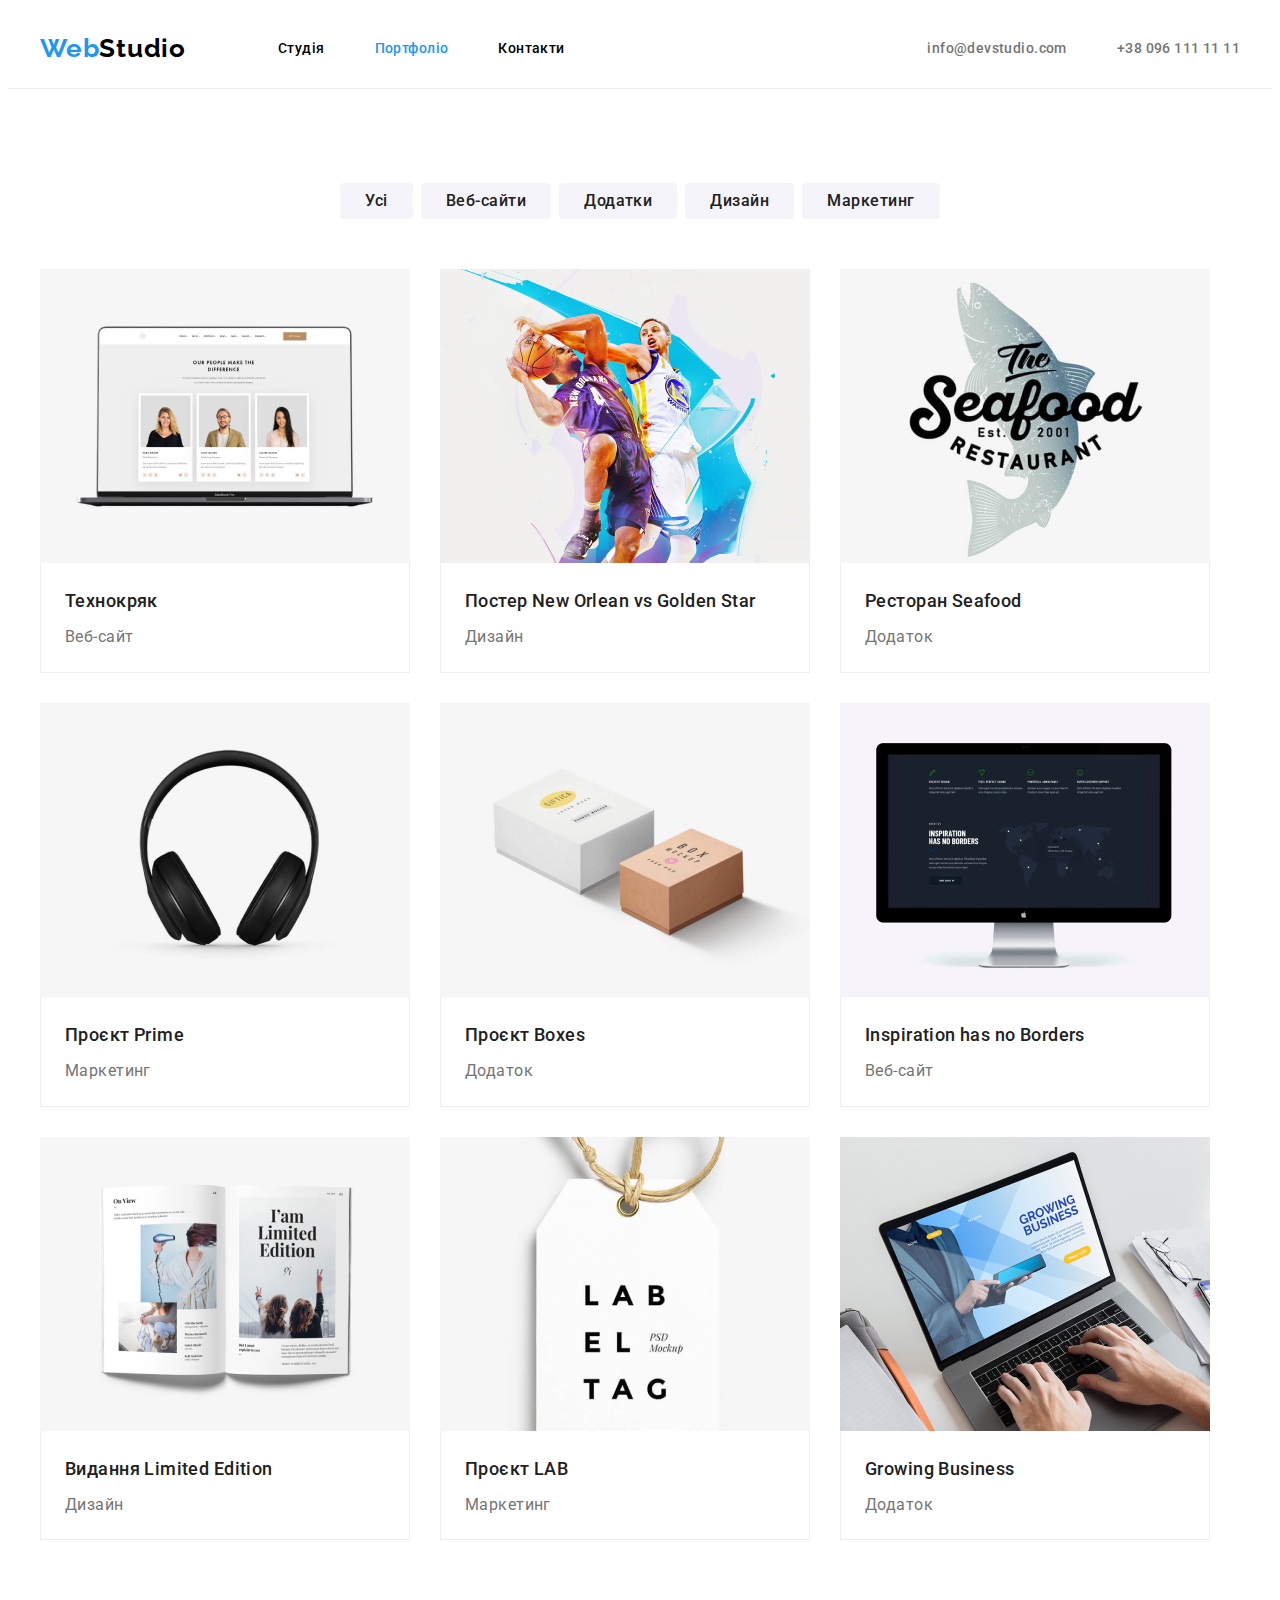
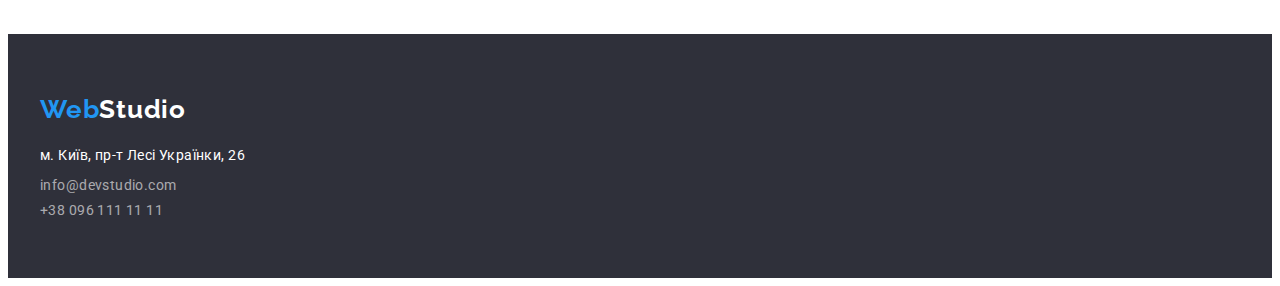
==== portfolio.html @ 9b6fdb3c "clone file" ====
<!DOCTYPE html>
<html lang="uk">

<head>
    <meta charset="UTF-8">
    <meta http-equiv="X-UA-Compatible" content="IE=edge">
    <meta name="viewport" content="width=device-width, initial-scale=1.0">
    <link rel="stylesheet" href="https://cdnjs.cloudflare.com/ajax/libs/modern-normalize/1.1.0/modern-normalize.min.css" integrity="sha512-wpPYUAdjBVSE4KJnH1VR1HeZfpl1ub8YT/NKx4PuQ5NmX2tKuGu6U/JRp5y+Y8XG2tV+wKQpNHVUX03MfMFn9Q==" crossorigin="anonymous" referrerpolicy="no-referrer" />
    <link rel="stylesheet" href="css/styles.css">
    <link
        href="https://fonts.googleapis.com/css2?family=Raleway:wght@700&family=Roboto:wght@400;500;700;900&display=swap"
        rel="stylesheet">
    <title>Портфоліо</title>
</head>

<body>
    <header class="header">
        <div class="container header-container">
            <nav class="navigation">
                <a class="logo link" href="/"><span lang="en">Web<span class="logo-part-header">Studio</span></span></a>
                <ul class="nav-list list">
                    <li class="nav-list-item"><a class="nav-link link" href="./index.html">Студія</a></li>
                    <li class="nav-list-item"><a class="nav-link link current" href="./portfolio.html">Портфоліо</a></li>
                    <li class="nav-list-item"><a class="nav-link link" href="#">Контакти</a></li>
                </ul>
            </nav>
                <ul class="contacts-list list">
                    <li class="contact-list-mail">
                        <a href="mailto:info@devstudio.com" class="contacts link">info@devstudio.com</a>
                    </li>
                    <li class="contact-list-number">
                        <a href="tel:+380961111111" class="contacts link">+38 096 111 11 11</a>
                    </li>
                </ul>
        </div>
    </header>
    <main>
        <section class="section">
            <div class="container">
                <h1 class="visually-hidden">Прихований заголовок</h1>
                <ul class="gallery-nav-list list">
                    <li class="gallery-nav-list-item">
                        <button class="main-btn-list" type="button">Усі</button>
                    </li>
                    <li class="gallery-nav-list-item">
                        <button class="main-btn-list" type="button">Веб-сайти</button>
                    </li>
                    <li class="gallery-nav-list-item">
                        <button class="main-btn-list" type="button">Додатки</button>
                    </li>
                    <li class="gallery-nav-list-item">
                        <button class="main-btn-list" type="button">Дизайн</button>
                    </li>
                    <li class="gallery-nav-list-item">
                        <button class="main-btn-list" type="button">Маркетинг</button>
                    </li>
                </ul>
                <ul class="gallery-list list">
                    <li class="gallery-card">
                        <a href="#" class="link-list">
                            <img src="./images/techno.jpg" alt=" " width="370" height:="294">
                            <div class="gallery-content-wrapper">
                                <h2 class="project-title">Технокряк</h2>
                                <p class="project-text">Веб-сайт</p>
                            </div>
                        </a>
                    </li>
                    <li class="gallery-card">
                        <a href="#" class="link-list">
                            <img src="./images/poster.jpg" alt="" width="370" height="294">
                            <div class="gallery-content-wrapper">
                                <h2 class="project-title">Постер <span lang="en">New Orlean vs Golden Star</span></h2>
                                <p class="project-text">Дизайн</p>
                            </div>
                        </a>
                    </li>
                    <li class="gallery-card">
                        <a href="#" class="link-list">
                            <img src="./images/restourant.jpg" alt="" width="370" height="294">
                            <div class="gallery-content-wrapper">
                                <h2 class="project-title">Ресторан <span lang="en">Seafood</span></h2>
                                <p class="project-text">Додаток</p>
                            </div>
                        </a>
                    </li>
                    <li class="gallery-card">
                        <a href="#" class="link-list">
                            <img src="./images/prime.jpg" alt="" width="370" height="294">
                            <div class="gallery-content-wrapper">
                                <h2 class="project-title">Проєкт <span lang="en">Prime</span></h2>
                                <p class="project-text">Маркетинг</p>
                            </div>
                        </a>
                    </li>
                    <li class="gallery-card">
                        <a href="#" class="link-list">
                            <img src="./images/boxes.jpg" alt="" width="370" height="294">
                            <div class="gallery-content-wrapper">
                                <h2 class="project-title">Проєкт <span lang="en">Boxes</span></h2>
                                <p class="project-text">Додаток</p>
                            </div>
                        </a>
                    </li>
                    <li class="gallery-card">
                        <a href="#" class="link-list">
                            <img src="./images/borders.jpg" alt="" width="370" height="294">
                            <div class="gallery-content-wrapper">
                                <h2 class="project-title"><span lang="en">Inspiration has no Borders</span></h2>
                                <p class="project-text">Веб-сайт</p>
                            </div>
                        </a>
                    </li>
                    <li class="gallery-card">
                        <a href="#" class="link-list">
                            <img src="./images/edition.jpg" alt="" width="370" height="294">
                            <div class="gallery-content-wrapper">
                                <h2 class="project-title">Видання <span lang="en">Limited Edition</span></h2>
                                <p class="project-text">Дизайн</p>
                            </div>
                        </a>
                    </li>
                    <li class="gallery-card">
                        <a href="#" class="link-list">
                            <img src="./images/lab.jpg" alt="" width="370" height="294">
                            <div class="gallery-content-wrapper">
                                <h2 class="project-title">Проєкт <span lang="en">LAB</span></h2>
                                <p class="project-text">Маркетинг</p>
                            </div>
                        </a>
                    </li>
                    <li class="gallery-card">
                        <a href="#" class="link-list">
                            <img src="./images/growing.jpg" alt="" width="370" height="294">
                            <div class="gallery-content-wrapper">
                                <h2 class="project-title"><span lang="en">Growing Business</span></h2>
                                <p class="project-text">Додаток</p>
                            </div>
                        </a>
                    </li>
                </ul>
            </div>
        </section>
    </main>
    <footer class="footer">
        <div class="container">
             <a class="link logo-footer" href="/"><span lang="en">Web<span class="logo-part-footer">Studio</span></span></a>
             <address>
             <ul class="list"> 
                     <li class="footer-list-item">
                         <a href="#" class="address">м. Київ, пр-т Лесі Українки, 26</a>
                     </li>
                     <li class="footer-list-item">
                         <a href="mailto:info@devstudio.com" class="contacts-footer contacts contact-mail link">info@devstudio.com</a>
                     </li>
                     <li class="footer-list-item">
                         <a href="tel:+380961111111" class="contacts-footer contacts contact-number link">+38 096 111 11 11</a>
                     </li>
                 </ul>
             </address>
        </div>
     </footer>
</body>

</html>
---- css/styles.css ----
:root {
    --primary-color: #212121; 
    --secondary-text-color: #757575;
    --button-bg-color: #2196F3;
    --hover-focus-btn-bg-color: #188CE8;
    --white-color: #fff;
    --btn-bg-color: #F5F4FA;
    --logo-secondary-color: #000000;
    --bg-color: #2F303A;   
    --hidden-title: hidden;
    --primary-fonts: 'Roboto', sans-serif;
    --second-fonts: 'Raleway', sans-serif;


}
body {
    font-family: var(--primary-fonts);
    font-size: 14px;
    letter-spacing: 0.03em;
    color: var(--primary-color);
    background-color: var(--white-color);
}
h1, h2, h3, h4, h5, h6, p {
    margin-top: 0;
    margin-bottom: 0;
}
ol,ul {
    margin-top: 0;
    margin-bottom: 0;
    padding-left: 0;
}
img {
    display: block;
    max-width: 100%;
    height: auto;
}
.list {
    list-style: none;
}
.link {
    text-decoration: none;
}
.nav-link {
    font-weight: 500;
    color: var(--primary-color);
}
.container {
    width: 1200px;
    padding-left: 15px;
    padding-right: 15px;
    margin-left: auto;
    margin-right: auto;
}
.section {
    padding-top: 94px;
    padding-bottom: 94px;
}
/* header */
.header {
    border-bottom: 1px solid #ECECEC;
}
.header-container {
    display: flex;
    align-items: center;
}
.navigation {
    display: flex;
    align-items: center;
}
.gallery-nav {
    display: flex;
    margin-left: auto;
    margin-right: auto;
}
.gallery-nav-list {
    display: flex;
    align-items: center;
    margin-bottom: 50px;
    justify-content: center;
}
.nav-list {
    display: flex;
    align-items: center;
}
.logo {
    margin-right: 92px;
    font-family: var(--second-fonts);
    font-weight: 700;
    font-size: 26px;
    letter-spacing: 0.03em;
    color: var(--button-bg-color);
}
.logo-part-header {
    color: var(--logo-secondary-color);
}
.nav-list-item:not(:last-child) {
    margin-right: 50px;
}
.nav-link {
    font-weight: 500;
    display: block;
    padding-top: 32px;
    padding-bottom: 32px;
    color: var(--logo-secondary-color);
}
.nav-link.current {
    color: var(--button-bg-color);
} 
.nav-link:hover,
.nav-link:focus {
    color: var(--button-bg-color);
}
.main-btn {
    min-width: 216px;
    min-height: 50px;
    padding: 10px 32px;
    font-family: inherit;
    font-weight: 700;
    font-size: 16px;
    line-height: 1.36;
    letter-spacing: 0.06em;
    cursor: pointer;
    color: var(--white-color);
    background-color: var(--button-bg-color);
    border: none;
    border-radius: 4px;
}
.main-btn:hover,
.main-btn:focus {
    background-color: var(--hover-focus-btn-bg-color);
}
.main-btn-list:hover,
.main-btn-list:focus {
    color: var(--white-color);
    background-color: var(--button-bg-color);
    box-shadow: 0px 3px 1px rgba(0, 0, 0, 0.1), 0px 1px 2px rgba(0, 0, 0, 0.08), 0px 2px 2px rgba(0, 0, 0, 0.12);
}
.visually-hidden {
    position: absolute;
    width: 1px;
    height: 1px;
    margin: -1px;
    border: 0;
    padding: 0;
    white-space: nowrap;
    clip-path: inset(100%);
    clip: rect(0 0 0 0);
    overflow: hidden;
}
.main-btn-list {
    font-weight: 500;
    font-family: inherit;
    font-size: 16px;
    line-height: 1.5;
    letter-spacing: 0.06em;
    cursor: pointer;
    letter-spacing: 0.03em;
    color: var(--primary-color);
    background-color: var(--btn-bg-color);
    border: none;
    border-radius: 4px;
    padding: 6px 25px;
}
.link-list {
    text-decoration: none;
    color: inherit;
}
.contacts-list {
    display: flex;
    align-items: center;
    margin-left: auto;
}
.contact-list-mail {
    margin-right: 50px;
}
.contact {
    margin-left: auto;
}
.contacts {
    font-style: normal;
    font-weight: 500;
    color: var(--secondary-text-color);
    
}
.contacts:hover,
.address:hover {
    color: var(--button-bg-color);
}
/* main */
.hero-section {
    text-align: center;
    padding: 200px 0;
    background-color: var(--bg-color);
}

.hero-title {
    width: 696px;
    margin: 0 auto;
    margin-bottom: 30px;
    font-weight: 900;
    font-size: 44px;
    line-height: 1.36;
    letter-spacing: 0.06em;
    color: var(--white-color);
    text-transform: uppercase;

}
.section-title {
    font-size: 36px;
    line-height: 1.16;
    color: var(--title-color);
    margin-bottom: 50px;
    text-align: center;
}
.employees-list {
    display: flex;
    margin-left: -30px;
    margin-top: -30px;
}
.employees-card {
    flex-basis: calc((100%-120px)/4);
    margin-left: 30px;
    margin-top: 30px;
    box-shadow: 0px 1px 3px rgba(0, 0, 0, 0.12), 0px 1px 1px rgba(0, 0, 0, 0.14), 0px 2px 1px rgba(0, 0, 0, 0.2);
    border-radius: 0px 0px 4px 4px;
    background-color: #fff;
}
.employees-content-wrapper {
    padding-top: 30px;
    padding-bottom: 30px;
    text-align: center;
}
.employees-section {
    background-color: var(--btn-bg-color);
}
.section-hero {
    margin-bottom: 10px;
    font-size: 16px;
    line-height: 1.18;
    color: var(--primary-color)
}
.section-list-title {
    margin-bottom: 10px;
    font-size: 14px;
    line-height: 1.16;
    color: var(--title-color);
    text-transform: uppercase;
}
.section-list-text {
    line-height: 1.71;
    color: var(--secondary-text-color);
}
.section-text {
    font-size: 16px;
    line-height: 1.18;
    color: var(--secondary-text-color);
}
.about-section{
    padding-top: 0;
}
.about {
    text-align: center;
}
.about-hero {
    display: flex;
    margin-left: -30px;
    margin-top: -30px;
}
.about-hero-card {
    flex-basis: calc((100%-120px)/4);
    margin-left: 30px;
    margin-top: 30px;
}
.about-list {
    display: flex;
    margin-left: -30px;
    margin-top: -30px;
}
.about-card {
    flex-basis: calc((100%-90px)/3);
    margin-left: 30px;
    margin-top: 30px;
}

.gallery-nav-list-item:not(:last-child) {
    margin-right: 8px;
}
.gallery-list {
    display: flex;
    flex-wrap: wrap;
    margin-left: -30px;
    margin-top: -30px;
}
.gallery-card {
    /* flex-basis: calc((100%-270px)/9); */
    margin-left: 30px;
    margin-top: 30px;
}
.gallery-content-wrapper {
    padding: 20px 24px 20px 24px;
    border: 1px solid #EEEEEE;
    border-top: none;
}
.project-title {
    font-weight: 500;
    font-size: 18px;
    line-height: 2;
    color: var(--primary-color);
    margin-bottom: 4px;
}
.project-text {
    font-size: 16px;
    line-height: 1.8;
    color: var(--secondary-text-color);

}
/* footer */
.footer {
    background-color: var(--bg-color);
    padding-top: 60px;
    padding-bottom: 60px;
}
.logo-footer {
    display: block;
    margin-bottom: 20px;
    font-family: var(--second-fonts);
    font-weight: 700;
    font-size: 26px;
    letter-spacing: 0.03em;
    color: var(--button-bg-color);
}
.logo-part-footer {
    color: var(--white-color);
}
.footer-list-item:not(:last-child) {
    margin-bottom: 9px;
}
.address {
    font-style: normal;
    font-size: 14px;
    line-height: 1.7;
    color: var(--white-color);
    text-decoration: none;
}
.contacts-footer {
    font-weight: 400;
    color: rgba(255, 255, 255, 0.6);
}
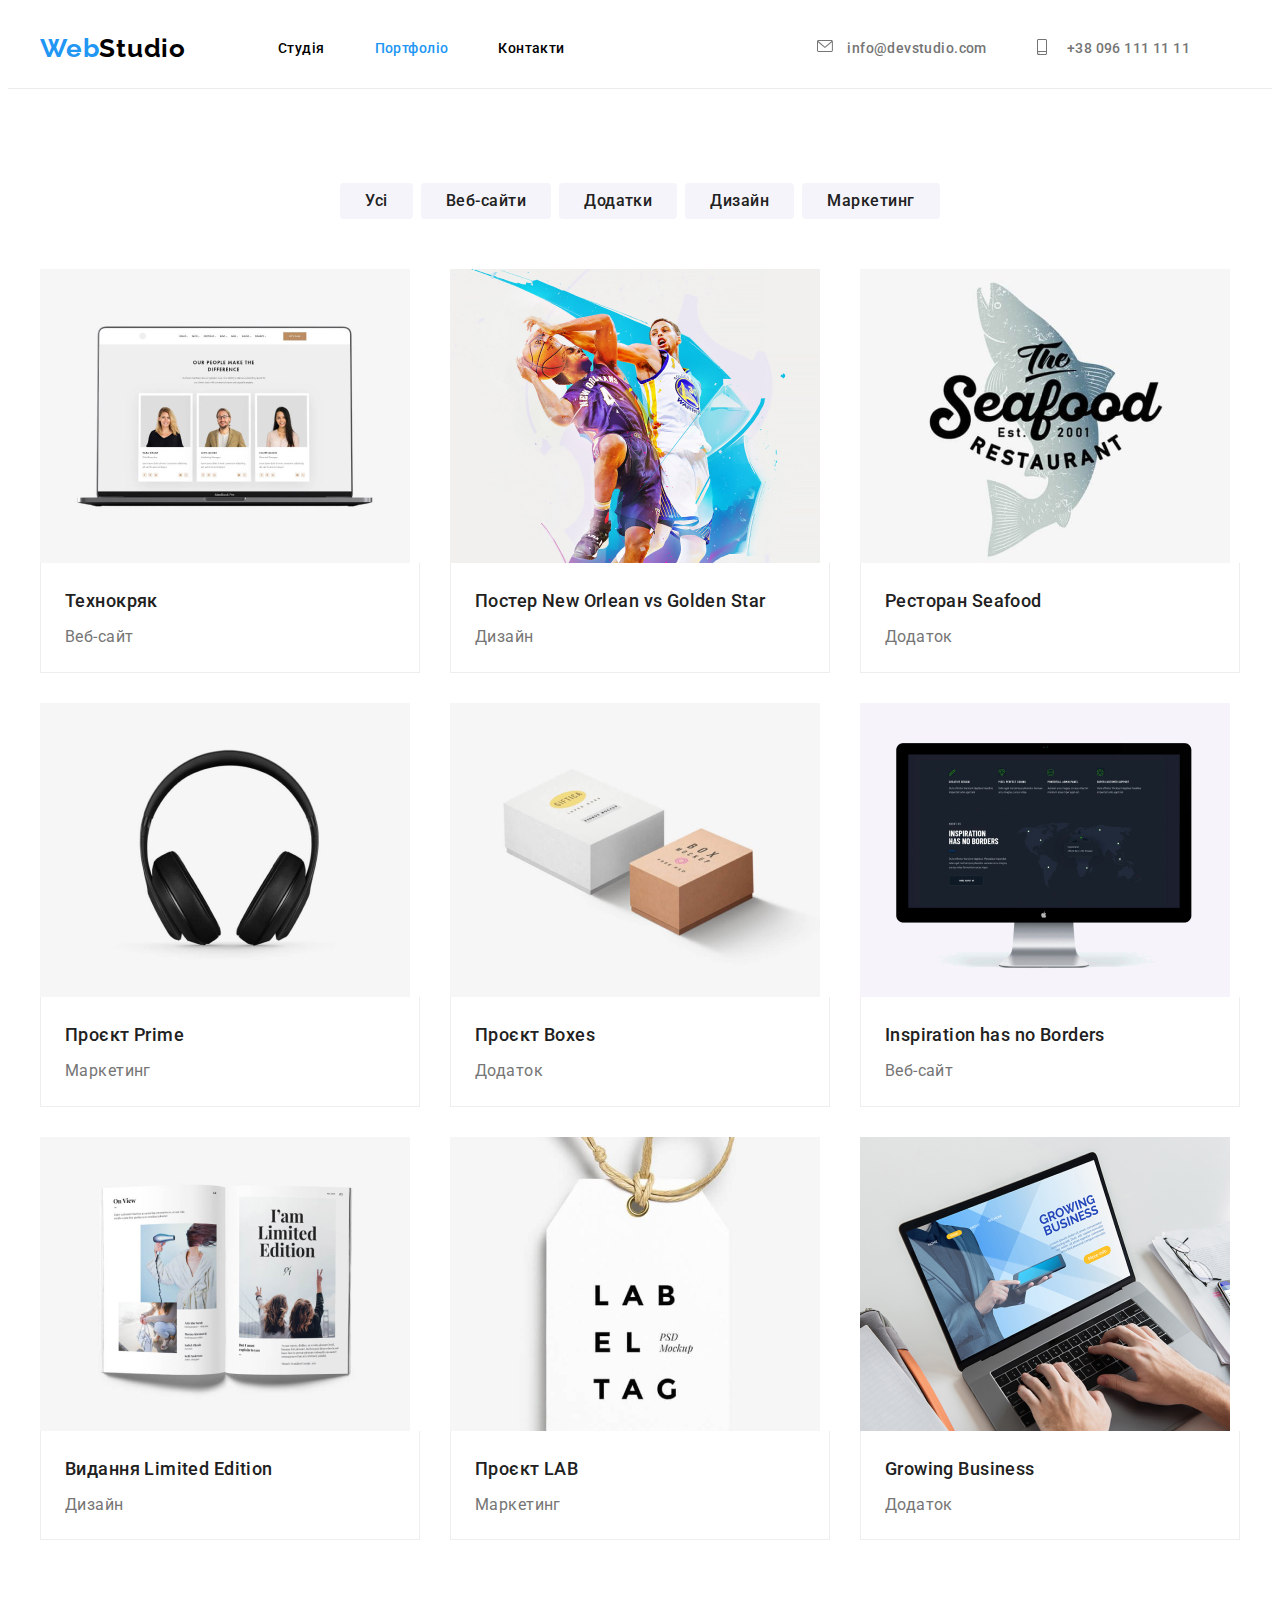
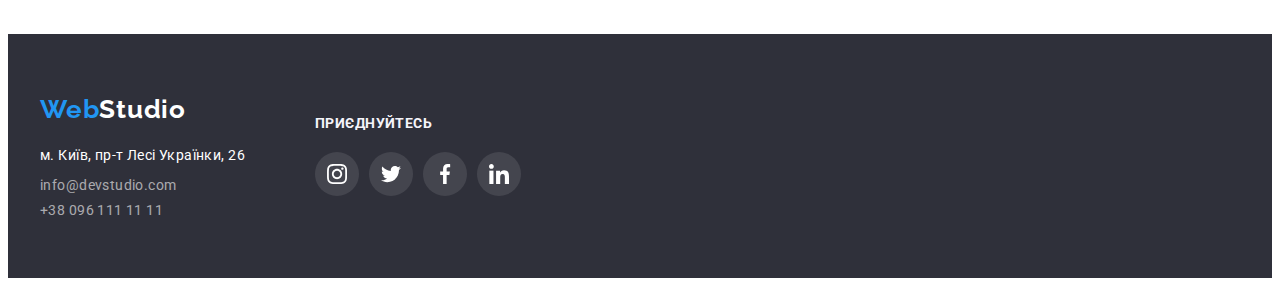
==== commit 2a50a69d: "hw-4" ====
--- a/portfolio.html
+++ b/portfolio.html
@@ -19,19 +19,25 @@
             <nav class="navigation">
                 <a class="logo link" href="/"><span lang="en">Web<span class="logo-part-header">Studio</span></span></a>
                 <ul class="nav-list list">
-                    <li class="nav-list-item"><a class="nav-link link" href="./index.html">Студія</a></li>
+                    <li class="nav-list-item"><a class="nav-link link" href="/">Студія</a></li>
                     <li class="nav-list-item"><a class="nav-link link current" href="./portfolio.html">Портфоліо</a></li>
                     <li class="nav-list-item"><a class="nav-link link" href="#">Контакти</a></li>
                 </ul>
             </nav>
-                <ul class="contacts-list list">
-                    <li class="contact-list-mail">
-                        <a href="mailto:info@devstudio.com" class="contacts link">info@devstudio.com</a>
-                    </li>
-                    <li class="contact-list-number">
-                        <a href="tel:+380961111111" class="contacts link">+38 096 111 11 11</a>
-                    </li>
-                </ul>
+            <ul class="contacts-list list">
+                <li class="contact-list-link contact-list-mail">
+                    <svg class="contact-icon-mail">
+                        <use href="./images/sprite.svg#email" width="16" height="12"></use>
+                    </svg>
+                    <a href="mailto:info@devstudio.com" class="contacts contact-icon link">info@devstudio.com</a>
+                </li>
+                <li class="contact-list-link contact-list-number">
+                    <svg class="contact-icon-number">
+                        <use href="./images/sprite.svg#smartphone" width="10" height="16"></use>
+                    </svg>
+                    <a href="tel:+380961111111" class="contacts contact-icon link">+38 096 111 11 11</a>
+                </li>
+            </ul>
         </div>
     </header>
     <main>
@@ -142,23 +148,61 @@
         </section>
     </main>
     <footer class="footer">
-        <div class="container">
-             <a class="link logo-footer" href="/"><span lang="en">Web<span class="logo-part-footer">Studio</span></span></a>
-             <address>
-             <ul class="list"> 
-                     <li class="footer-list-item">
-                         <a href="#" class="address">м. Київ, пр-т Лесі Українки, 26</a>
-                     </li>
-                     <li class="footer-list-item">
-                         <a href="mailto:info@devstudio.com" class="contacts-footer contacts contact-mail link">info@devstudio.com</a>
-                     </li>
-                     <li class="footer-list-item">
-                         <a href="tel:+380961111111" class="contacts-footer contacts contact-number link">+38 096 111 11 11</a>
-                     </li>
-                 </ul>
-             </address>
+        <div class="container address-social">
+            <div>
+                <a class="link logo-footer" href="/"><span lang="en">Web<span
+                            class="logo-part-footer">Studio</span></span></a>
+                <address>
+                    <ul class="list">
+                        <li class="footer-list-item">
+                            <a href="#" class="address">м. Київ, пр-т Лесі Українки, 26</a>
+                        </li>
+                        <li class="footer-list-item">
+                            <a href="mailto:info@devstudio.com"
+                                class="contacts-footer contacts contact-mail link">info@devstudio.com</a>
+                        </li>
+                        <li class="footer-list-item">
+                            <a href="tel:+380961111111" class="contacts-footer contacts contact-number link">+38 096 111 11
+                                11</a>
+                        </li>
+                    </ul>
+                </address>
+            </div>
+            <div class="social-footer">
+                <h2 class="footer-title">приєднуйтесь</h2>
+                <ul class="social-list-footer list">
+                    <li class="social-list-footer__item">
+                        <a class="social-list-footer__item-link" href="#">
+                            <svg class="social-list-footer__icon">
+                                <use href="./images/sprite.svg#instagram"></use>
+                            </svg>
+                        </a>
+                    </li>
+                    <li class="social-list-footer__item">
+                        <a class="social-list-footer__item-link" href="#">
+                            <svg class="social-list-footer__icon">
+                                <use href="./images/sprite.svg#twitter"></use>
+                            </svg>
+                        </a>
+                    </li>
+                    <li class="social-list-footer__item">
+                        <a class="social-list-footer__item-link" href="#">
+                            <svg class="social-list-footer__icon">
+                                <use href="./images/sprite.svg#facebook"></use>
+                            </svg>
+                        </a>
+                    </li>
+                    <li class="social-list-footer__item">
+                        <a class="social-list-footer__item-link" href="#">
+                            <svg class="social-list-footer__icon">
+                                <use href="./images/sprite.svg#linkedin"></use>
+                            </svg>
+                        </a>
+                    </li>
+                </ul>
+            </div>
         </div>
-     </footer>
+    </footer>
 </body>
 
 </html>--- a/css/styles.css
+++ b/css/styles.css
@@ -170,8 +170,92 @@
     align-items: center;
     margin-left: auto;
 }
+/* .contact-list-number::before {
+    content: "";
+    display: block;
+    justify-content: center;
+    background-image: url("../images/smartphone.svg");
+    background-size: 10px 16px;
+    background-position: center;
+} */
+.contact-list-link {
+    display: block;
+}
+
+.contacts {
+    display: flex;
+    align-items: center;
+}
+
+/* .contact-icon-mail::before {
+    background-image: url("../images/envelope.svg");
+    background-repeat: no-repeat;
+    background-size: 16px 12px;
+    background-position: 0 3px;
+    fill: #757575;
+    display: inline-block;
+    width: 20px;
+    height: 20px;
+    margin-right: 10px;
+}
+.contact-icon-number::before {
+    
+    background-image: url("/images/smartphone.svg");
+    background-repeat: no-repeat;
+    background-size: 10px 16px;
+    background-position: center;
+    fill: #757575;
+    display: inline-block;
+    width: 20px;
+    height: 20px;
+    margin-right: 10px;
+} */
+
+/* .contact-icon-number::before {
+    display: inline-block;
+    justify-content: center;
+    align-items: center;
+    content: "";
+    width: 20px;
+    height: 20px;
+    background-image: url("../images/smartphone.svg");
+    background-position: center;
+    background-repeat: no-repeat;
+    background-size: cover;
+} */
 .contact-list-mail {
     margin-right: 50px;
+    display: flex;
+    justify-content: center;
+    align-items: center;
+}
+.contact-list-number {
+    min-width: min-content;
+    margin-right: 50px;
+    display: flex;
+    justify-content: center;
+    align-items: center;
+}
+.contact-list-mail:hover .contact-icon-mail,
+.contact-list-number:hover .contact-icon-number {
+    fill: #2196F3;
+}
+.contact-icon-mail {
+    width: 20px;
+    height: 20px;
+    margin-right: 10px;
+    padding-top: 4px;
+    fill: var(--secondary-text-color)
+}
+.contact-icon-number {
+    width: 20px;
+    height: 20px;
+    margin-right: 10px;
+    padding-top: 2px;
+    fill: var(--secondary-text-color)
+}
+.contact-icon-mail:hover {
+    fill: var(--button-bg-color)
 }
 .contact {
     margin-left: auto;
@@ -190,9 +274,17 @@
 .hero-section {
     text-align: center;
     padding: 200px 0;
+    height: 600px;
+    max-width: 1600px;
+    margin-left: auto;
+    margin-right: auto;
     background-color: var(--bg-color);
-}
-
+    background-image: linear-gradient( rgba(47, 48, 58, 0.4), 
+        rgba(47, 48, 58, 0.4)), url(../images/Img.jpg);
+    background-repeat: no-repeat;
+    background-size: cover;
+    background-position: center;
+}
 .hero-title {
     width: 696px;
     margin: 0 auto;
@@ -218,7 +310,7 @@
     margin-top: -30px;
 }
 .employees-card {
-    flex-basis: calc((100%-120px)/4);
+    flex-basis: calc((100% - 120px)/4);
     margin-left: 30px;
     margin-top: 30px;
     box-shadow: 0px 1px 3px rgba(0, 0, 0, 0.12), 0px 1px 1px rgba(0, 0, 0, 0.14), 0px 2px 1px rgba(0, 0, 0, 0.2);
@@ -267,23 +359,48 @@
     margin-top: -30px;
 }
 .about-hero-card {
-    flex-basis: calc((100%-120px)/4);
+    flex-basis: calc((100% - 120px)/4);
     margin-left: 30px;
     margin-top: 30px;
 }
+.about-hero-card::before {
+    content: "";
+    display: block;
+    height: 120px;
+    background-repeat: no-repeat;
+    background-position: center;
+    background-color: #F5F4FA;
+    margin-bottom: 30px;
+}
+.icon-antenna::before {
+    background-image: url("../images/antenna.svg");
+}
+.icon-clock::before {
+    background-image: url("../images/clock.svg");
+}
+.icon-diagram::before {
+    background-image: url("../images/diagram.svg");
+}
+.icon-astronaut::before {
+    background-image: url("../images/astronaut.svg");
+}
 .about-list {
     display: flex;
     margin-left: -30px;
     margin-top: -30px;
 }
 .about-card {
-    flex-basis: calc((100%-90px)/3);
+    flex-basis: calc((100% - 90px)/3);
     margin-left: 30px;
     margin-top: 30px;
 }
 
 .gallery-nav-list-item:not(:last-child) {
     margin-right: 8px;
+}
+.gallery-card:hover,
+.gallery-card:focus {
+    box-shadow: 0px 1px 1px rgba(0, 0, 0, 0.12), 0px 4px 4px rgba(0, 0, 0, 0.06), 1px 4px 6px rgba(0, 0, 0, 0.16);
 }
 .gallery-list {
     display: flex;
@@ -292,7 +409,7 @@
     margin-top: -30px;
 }
 .gallery-card {
-    /* flex-basis: calc((100%-270px)/9); */
+    flex-basis: calc((100% - 90px) / 3);
     margin-left: 30px;
     margin-top: 30px;
 }
@@ -314,6 +431,64 @@
     color: var(--secondary-text-color);
 
 }
+.social-list {
+    display: flex;
+    justify-content: space-between;
+    width: 200px;
+    margin: 0 auto;
+}
+.social-list__item-link {
+    display: flex;
+    justify-content: center;
+    align-items: center;
+    width: 44px;
+    height: 44px;
+    border-radius: 50%;
+    background-color: #fff;
+}
+.social-list__icon {
+    fill: #AFB1B8;
+    width: 20px;
+    height: 20px;
+}
+.social-list__item-link:hover .social-list__icon,
+.social-list__item-link:focus .social-list__icon {
+    fill: #fff;
+}
+.social-list__item-link:hover,
+.social-list__item-link:focus {
+    background-color: #2196F3;
+}
+.client-list {
+    display: flex;
+}
+.client-list-item {
+    display: block;
+    width: 170px;
+    height: 92px;
+    flex-basis: calc((100% - 1800px) / 6);
+    border: 1px solid #AFB1B8;
+    border-radius: 4px;
+}
+.client-list-item:not(:last-child) {
+    margin-right: 30px;
+}
+.client-list-link {
+    display: flex;
+    justify-content: center;
+    align-items: center;
+    width: 170px;
+    height: 92px;
+}
+.client-icon:hover,
+.client-icon:focus {
+    fill:#2196F3
+}
+.client-icon {
+    fill: #AFB1B8;
+    width: 170px;
+    height: 92px;
+}
 /* footer */
 .footer {
     background-color: var(--bg-color);
@@ -342,7 +517,56 @@
     color: var(--white-color);
     text-decoration: none;
 }
+.address-social {
+    display: flex;
+    align-items: center;
+}
 .contacts-footer {
     font-weight: 400;
     color: rgba(255, 255, 255, 0.6);
-}+}
+.social-footer {
+
+    margin-left: 70px;
+}
+.footer-title {
+    font-style: normal;
+    font-weight: 700;
+    font-size: 14px;
+    line-height: 1.14;
+    color: var(--primary-color);
+    margin-bottom: 4px;
+    text-transform: uppercase;
+    color: #F5F4FA;
+}
+.social-list-footer {
+    display: flex;
+}
+.footer-title {
+    margin-bottom: 20px;
+}
+.social-list-footer__item-link {
+    display: flex;
+    justify-content: center;
+    align-items: center;
+    width: 44px;
+    height: 44px;
+    border-radius: 50%;
+    background-color: rgba(255, 255, 255, 0.1);
+}
+.social-list-footer__icon {
+    fill: #fff;
+    width: 20px;
+    height: 20px;
+}
+.social-list-footer__item:not(:last-child) {
+    margin-right: 10px;
+}
+.social-list-footer__item-link:hover .social-list-footer__icon,
+.social-list-footer__item-link:focus .social-list-footer__icon {
+    fill: #fff;
+}
+.social-list-footer__item-link:hover,
+.social-list-footer__item-link:focus {
+    background-color: #2196F3;
+}
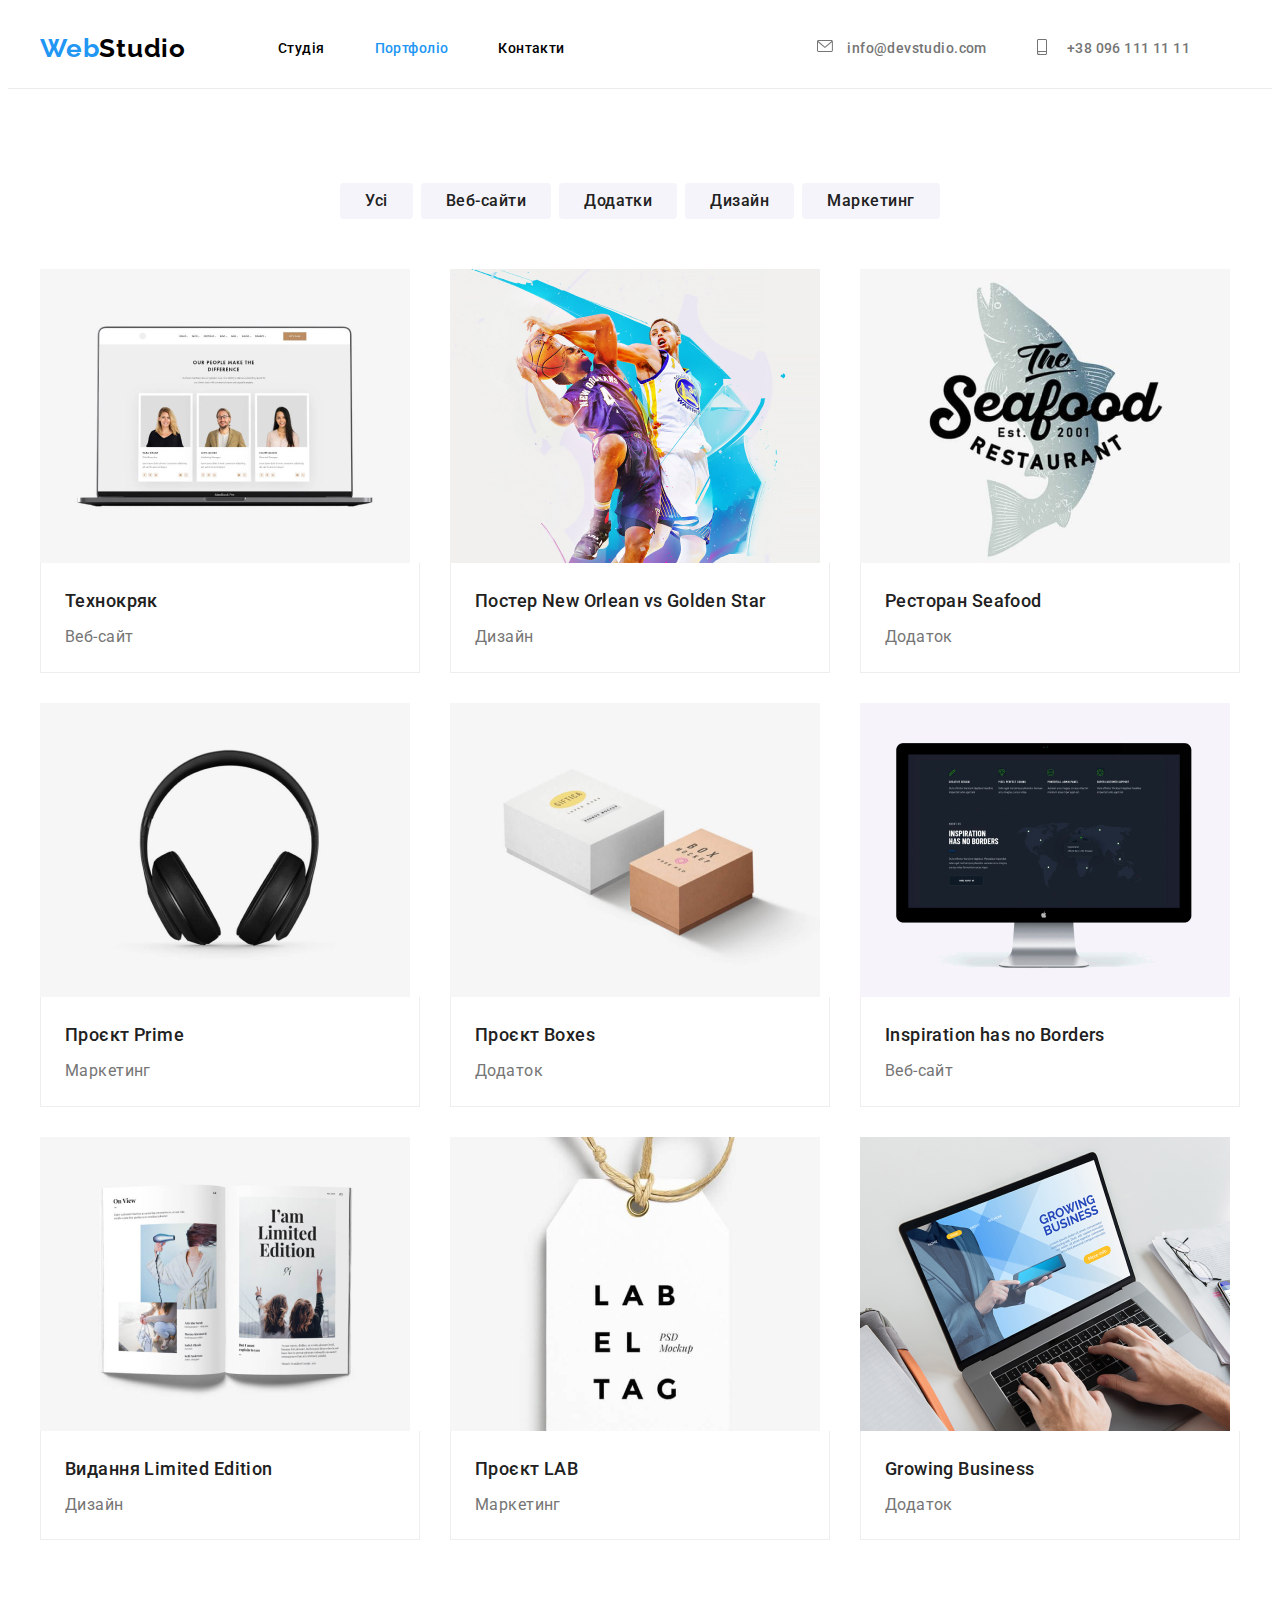
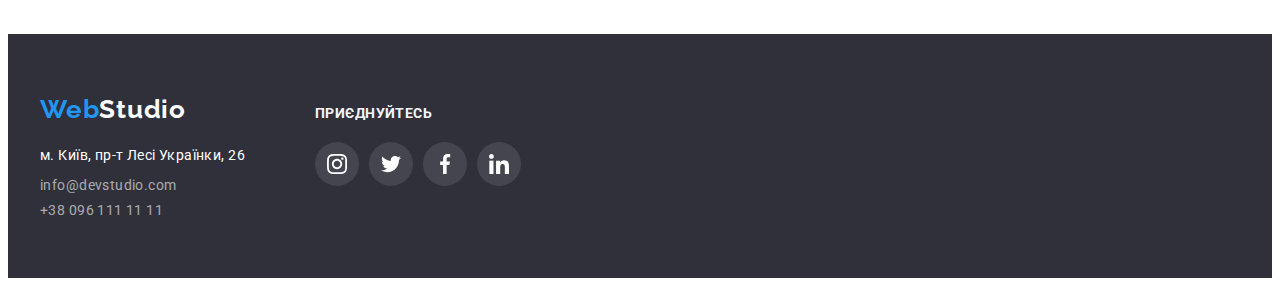
==== commit 97c9596d: "correction of remarks" ====
--- a/portfolio.html
+++ b/portfolio.html
@@ -17,25 +17,28 @@
     <header class="header">
         <div class="container header-container">
             <nav class="navigation">
-                <a class="logo link" href="/"><span lang="en">Web<span class="logo-part-header">Studio</span></span></a>
+                <a class="logo link" href="./index.html"><span lang="en">Web<span
+                            class="logo-part-header">Studio</span></span></a>
                 <ul class="nav-list list">
-                    <li class="nav-list-item"><a class="nav-link link" href="/">Студія</a></li>
+                    <li class="nav-list-item"><a class="nav-link link" href="./index.html">Студія</a></li>
                     <li class="nav-list-item"><a class="nav-link link current" href="./portfolio.html">Портфоліо</a></li>
                     <li class="nav-list-item"><a class="nav-link link" href="#">Контакти</a></li>
                 </ul>
             </nav>
             <ul class="contacts-list list">
                 <li class="contact-list-link contact-list-mail">
-                    <svg class="contact-icon-mail">
-                        <use href="./images/sprite.svg#email" width="16" height="12"></use>
-                    </svg>
-                    <a href="mailto:info@devstudio.com" class="contacts contact-icon link">info@devstudio.com</a>
+                    <a href="mailto:info@devstudio.com" class="contacts contact-icon link">
+                        <svg class="contact-icon-mail">
+                            <use href="./images/sprite.svg#email" width="16" height="12"></use>
+                        </svg>info@devstudio.com
+                    </a>
                 </li>
                 <li class="contact-list-link contact-list-number">
-                    <svg class="contact-icon-number">
-                        <use href="./images/sprite.svg#smartphone" width="10" height="16"></use>
-                    </svg>
-                    <a href="tel:+380961111111" class="contacts contact-icon link">+38 096 111 11 11</a>
+                    <a href="tel:+380961111111" class="contacts contact-icon link">
+                        <svg class="contact-icon-number">
+                            <use href="./images/sprite.svg#smartphone" width="10" height="16"></use>
+                        </svg>+38 096 111 11 11
+                    </a>
                 </li>
             </ul>
         </div>
@@ -63,7 +66,7 @@
                 </ul>
                 <ul class="gallery-list list">
                     <li class="gallery-card">
-                        <a href="#" class="link-list">
+                        <a href="#" class="gallery-card-link link-list">
                             <img src="./images/techno.jpg" alt=" " width="370" height:="294">
                             <div class="gallery-content-wrapper">
                                 <h2 class="project-title">Технокряк</h2>
@@ -72,7 +75,7 @@
                         </a>
                     </li>
                     <li class="gallery-card">
-                        <a href="#" class="link-list">
+                        <a href="#" class="gallery-card-link link-list">
                             <img src="./images/poster.jpg" alt="" width="370" height="294">
                             <div class="gallery-content-wrapper">
                                 <h2 class="project-title">Постер <span lang="en">New Orlean vs Golden Star</span></h2>
@@ -81,7 +84,7 @@
                         </a>
                     </li>
                     <li class="gallery-card">
-                        <a href="#" class="link-list">
+                        <a href="#" class="gallery-card-link link-list">
                             <img src="./images/restourant.jpg" alt="" width="370" height="294">
                             <div class="gallery-content-wrapper">
                                 <h2 class="project-title">Ресторан <span lang="en">Seafood</span></h2>
@@ -90,7 +93,7 @@
                         </a>
                     </li>
                     <li class="gallery-card">
-                        <a href="#" class="link-list">
+                        <a href="#" class="gallery-card-link link-list">
                             <img src="./images/prime.jpg" alt="" width="370" height="294">
                             <div class="gallery-content-wrapper">
                                 <h2 class="project-title">Проєкт <span lang="en">Prime</span></h2>
@@ -99,7 +102,7 @@
                         </a>
                     </li>
                     <li class="gallery-card">
-                        <a href="#" class="link-list">
+                        <a href="#" class="gallery-card-link link-list">
                             <img src="./images/boxes.jpg" alt="" width="370" height="294">
                             <div class="gallery-content-wrapper">
                                 <h2 class="project-title">Проєкт <span lang="en">Boxes</span></h2>
@@ -108,7 +111,7 @@
                         </a>
                     </li>
                     <li class="gallery-card">
-                        <a href="#" class="link-list">
+                        <a href="#" class="gallery-card-link link-list">
                             <img src="./images/borders.jpg" alt="" width="370" height="294">
                             <div class="gallery-content-wrapper">
                                 <h2 class="project-title"><span lang="en">Inspiration has no Borders</span></h2>
@@ -117,7 +120,7 @@
                         </a>
                     </li>
                     <li class="gallery-card">
-                        <a href="#" class="link-list">
+                        <a href="#" class="gallery-card-link link-list">
                             <img src="./images/edition.jpg" alt="" width="370" height="294">
                             <div class="gallery-content-wrapper">
                                 <h2 class="project-title">Видання <span lang="en">Limited Edition</span></h2>
@@ -126,7 +129,7 @@
                         </a>
                     </li>
                     <li class="gallery-card">
-                        <a href="#" class="link-list">
+                        <a href="#" class="gallery-card-link link-list">
                             <img src="./images/lab.jpg" alt="" width="370" height="294">
                             <div class="gallery-content-wrapper">
                                 <h2 class="project-title">Проєкт <span lang="en">LAB</span></h2>
@@ -135,7 +138,7 @@
                         </a>
                     </li>
                     <li class="gallery-card">
-                        <a href="#" class="link-list">
+                        <a href="#" class="gallery-card-link link-list">
                             <img src="./images/growing.jpg" alt="" width="370" height="294">
                             <div class="gallery-content-wrapper">
                                 <h2 class="project-title"><span lang="en">Growing Business</span></h2>
@@ -150,7 +153,7 @@
     <footer class="footer">
         <div class="container address-social">
             <div>
-                <a class="link logo-footer" href="/"><span lang="en">Web<span
+                <a class="link logo-footer" href="./index.html"><span lang="en">Web<span
                             class="logo-part-footer">Studio</span></span></a>
                 <address>
                     <ul class="list">
--- a/css/styles.css
+++ b/css/styles.css
@@ -170,59 +170,13 @@
     align-items: center;
     margin-left: auto;
 }
-/* .contact-list-number::before {
-    content: "";
-    display: block;
-    justify-content: center;
-    background-image: url("../images/smartphone.svg");
-    background-size: 10px 16px;
-    background-position: center;
-} */
 .contact-list-link {
     display: block;
 }
-
 .contacts {
     display: flex;
     align-items: center;
 }
-
-/* .contact-icon-mail::before {
-    background-image: url("../images/envelope.svg");
-    background-repeat: no-repeat;
-    background-size: 16px 12px;
-    background-position: 0 3px;
-    fill: #757575;
-    display: inline-block;
-    width: 20px;
-    height: 20px;
-    margin-right: 10px;
-}
-.contact-icon-number::before {
-    
-    background-image: url("/images/smartphone.svg");
-    background-repeat: no-repeat;
-    background-size: 10px 16px;
-    background-position: center;
-    fill: #757575;
-    display: inline-block;
-    width: 20px;
-    height: 20px;
-    margin-right: 10px;
-} */
-
-/* .contact-icon-number::before {
-    display: inline-block;
-    justify-content: center;
-    align-items: center;
-    content: "";
-    width: 20px;
-    height: 20px;
-    background-image: url("../images/smartphone.svg");
-    background-position: center;
-    background-repeat: no-repeat;
-    background-size: cover;
-} */
 .contact-list-mail {
     margin-right: 50px;
     display: flex;
@@ -240,6 +194,11 @@
 .contact-list-number:hover .contact-icon-number {
     fill: #2196F3;
 }
+.contact-icon:hover, 
+.contact-icon:focus {
+    color: #2196F3;
+}
+
 .contact-icon-mail {
     width: 20px;
     height: 20px;
@@ -253,9 +212,6 @@
     margin-right: 10px;
     padding-top: 2px;
     fill: var(--secondary-text-color)
-}
-.contact-icon-mail:hover {
-    fill: var(--button-bg-color)
 }
 .contact {
     margin-left: auto;
@@ -346,6 +302,7 @@
     font-size: 16px;
     line-height: 1.18;
     color: var(--secondary-text-color);
+    margin-bottom: 16px;
 }
 .about-section{
     padding-top: 0;
@@ -398,8 +355,15 @@
 .gallery-nav-list-item:not(:last-child) {
     margin-right: 8px;
 }
-.gallery-card:hover,
+/* .gallery-card:hover,
 .gallery-card:focus {
+    box-shadow: 0px 1px 1px rgba(0, 0, 0, 0.12), 0px 4px 4px rgba(0, 0, 0, 0.06), 1px 4px 6px rgba(0, 0, 0, 0.16);
+} */
+.gallery-card-link {
+    display: block;
+}
+.gallery-card-link:hover,
+.gallery-card-link:focus {
     box-shadow: 0px 1px 1px rgba(0, 0, 0, 0.12), 0px 4px 4px rgba(0, 0, 0, 0.06), 1px 4px 6px rgba(0, 0, 0, 0.16);
 }
 .gallery-list {
@@ -433,8 +397,7 @@
 }
 .social-list {
     display: flex;
-    justify-content: space-between;
-    width: 200px;
+    justify-content: center;
     margin: 0 auto;
 }
 .social-list__item-link {
@@ -446,6 +409,9 @@
     border-radius: 50%;
     background-color: #fff;
 }
+.social-list__item:not(:last-child) {
+    margin-right: 10px;
+}
 .social-list__icon {
     fill: #AFB1B8;
     width: 20px;
@@ -454,11 +420,13 @@
 .social-list__item-link:hover .social-list__icon,
 .social-list__item-link:focus .social-list__icon {
     fill: #fff;
+    border-color: #2196F3;
 }
 .social-list__item-link:hover,
 .social-list__item-link:focus {
     background-color: #2196F3;
 }
+
 .client-list {
     display: flex;
 }
@@ -466,28 +434,27 @@
     display: block;
     width: 170px;
     height: 92px;
-    flex-basis: calc((100% - 1800px) / 6);
+}
+.client-list-item:not(:last-child) {
+    margin-right: 30px;
+}
+.client-list-link {
+    display: flex;
     border: 1px solid #AFB1B8;
     border-radius: 4px;
 }
-.client-list-item:not(:last-child) {
-    margin-right: 30px;
-}
-.client-list-link {
-    display: flex;
-    justify-content: center;
-    align-items: center;
-    width: 170px;
-    height: 92px;
-}
-.client-icon:hover,
-.client-icon:focus {
-    fill:#2196F3
-}
+.client-list-link:hover,
+.client-list-link:focus {
+    border-color: #2196F3;
+}
+.client-list-link:hover .client-icon,
+.client-list-link:focus .client-icon {
+    fill:#2196F3;
+}
+
 .client-icon {
+    margin: 16px 32px;
     fill: #AFB1B8;
-    width: 170px;
-    height: 92px;
 }
 /* footer */
 .footer {
@@ -519,7 +486,7 @@
 }
 .address-social {
     display: flex;
-    align-items: center;
+    align-items: baseline;
 }
 .contacts-footer {
     font-weight: 400;
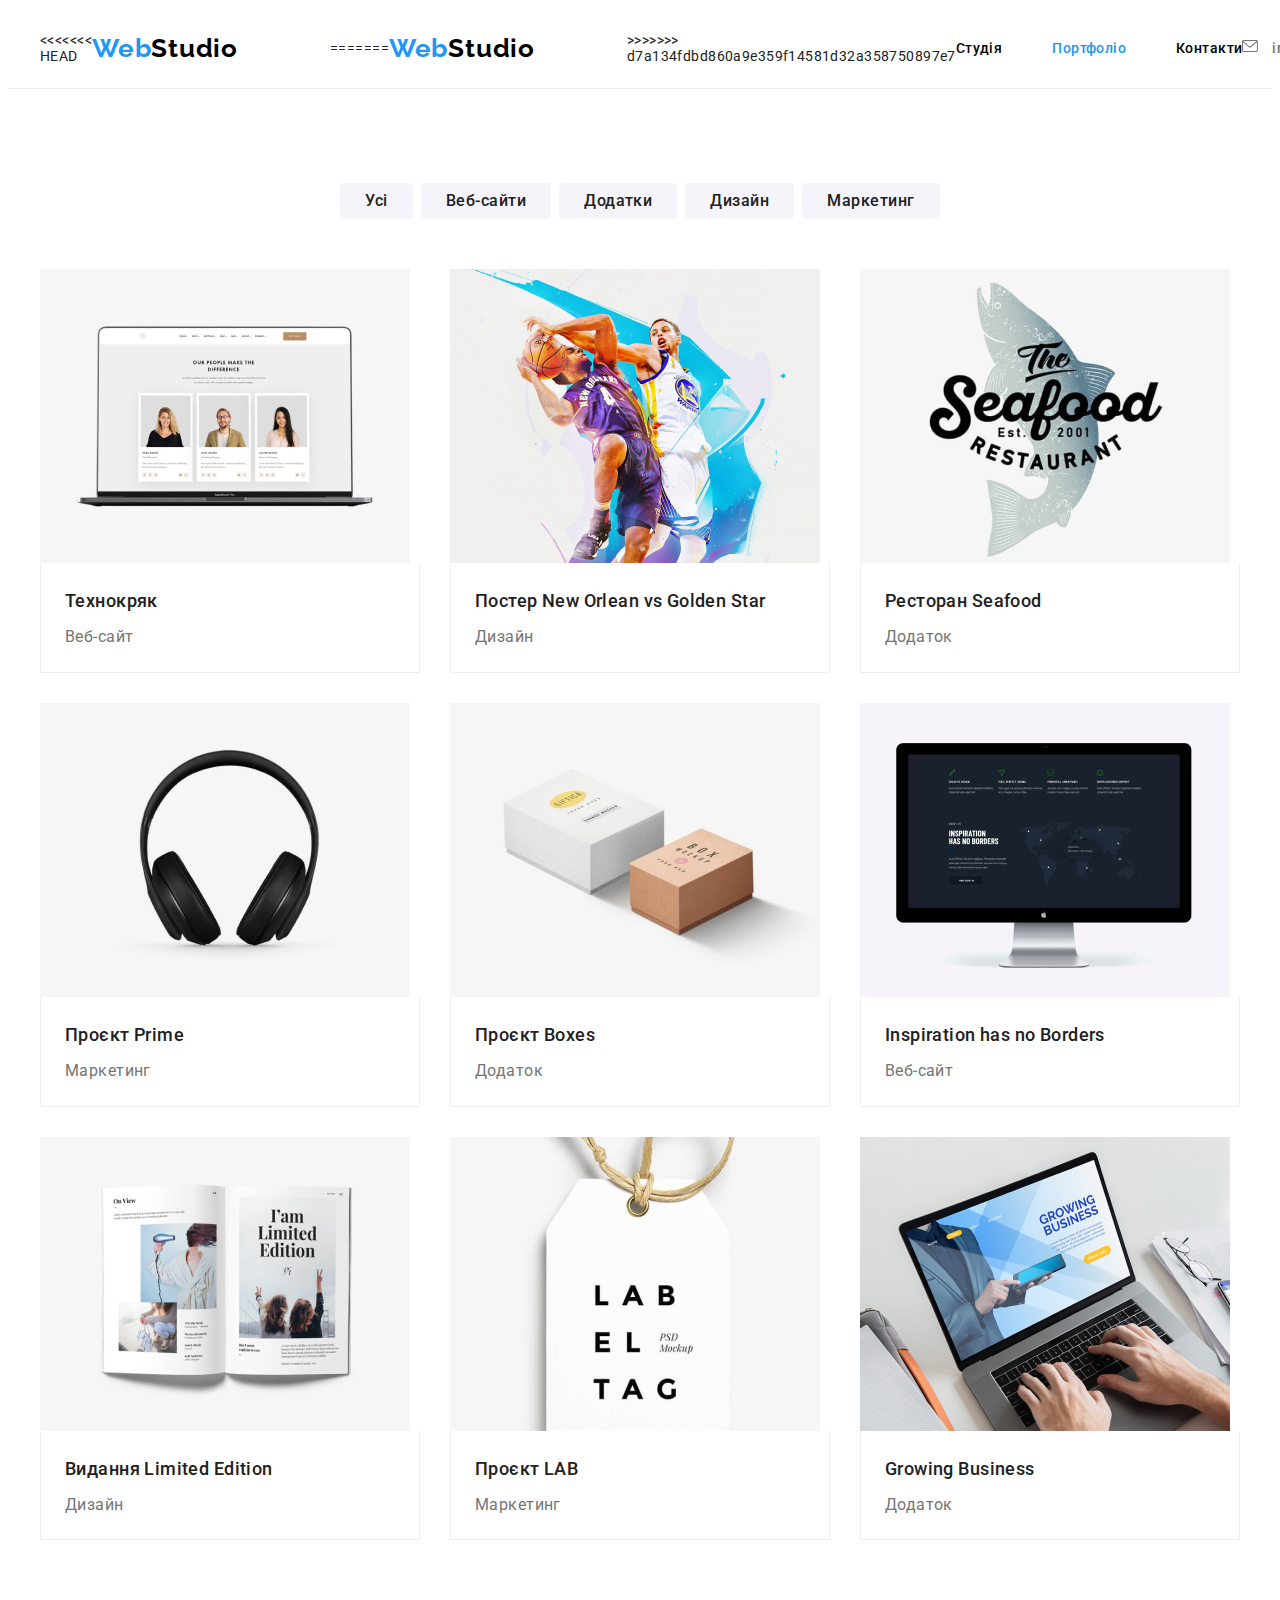
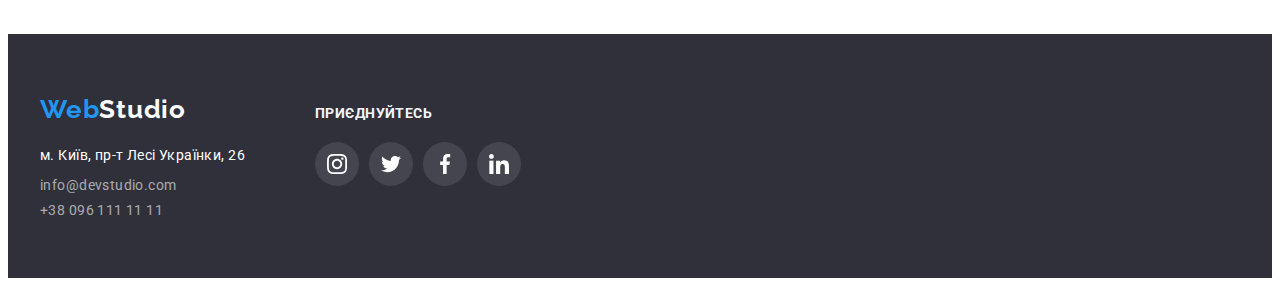
==== commit 5674b035: "Merge branch 'main' of https://github.com/KaPushka/goit-markup-hw-04" ====
--- a/portfolio.html
+++ b/portfolio.html
@@ -17,8 +17,12 @@
     <header class="header">
         <div class="container header-container">
             <nav class="navigation">
+<<<<<<< HEAD
                 <a class="logo link" href="./index.html"><span lang="en">Web<span
                             class="logo-part-header">Studio</span></span></a>
+=======
+                <a class="logo link" href="./index.html"><span lang="en">Web<span class="logo-part-header">Studio</span></span></a>
+>>>>>>> d7a134fdbd860a9e359f14581d32a358750897e7
                 <ul class="nav-list list">
                     <li class="nav-list-item"><a class="nav-link link" href="./index.html">Студія</a></li>
                     <li class="nav-list-item"><a class="nav-link link current" href="./portfolio.html">Портфоліо</a></li>
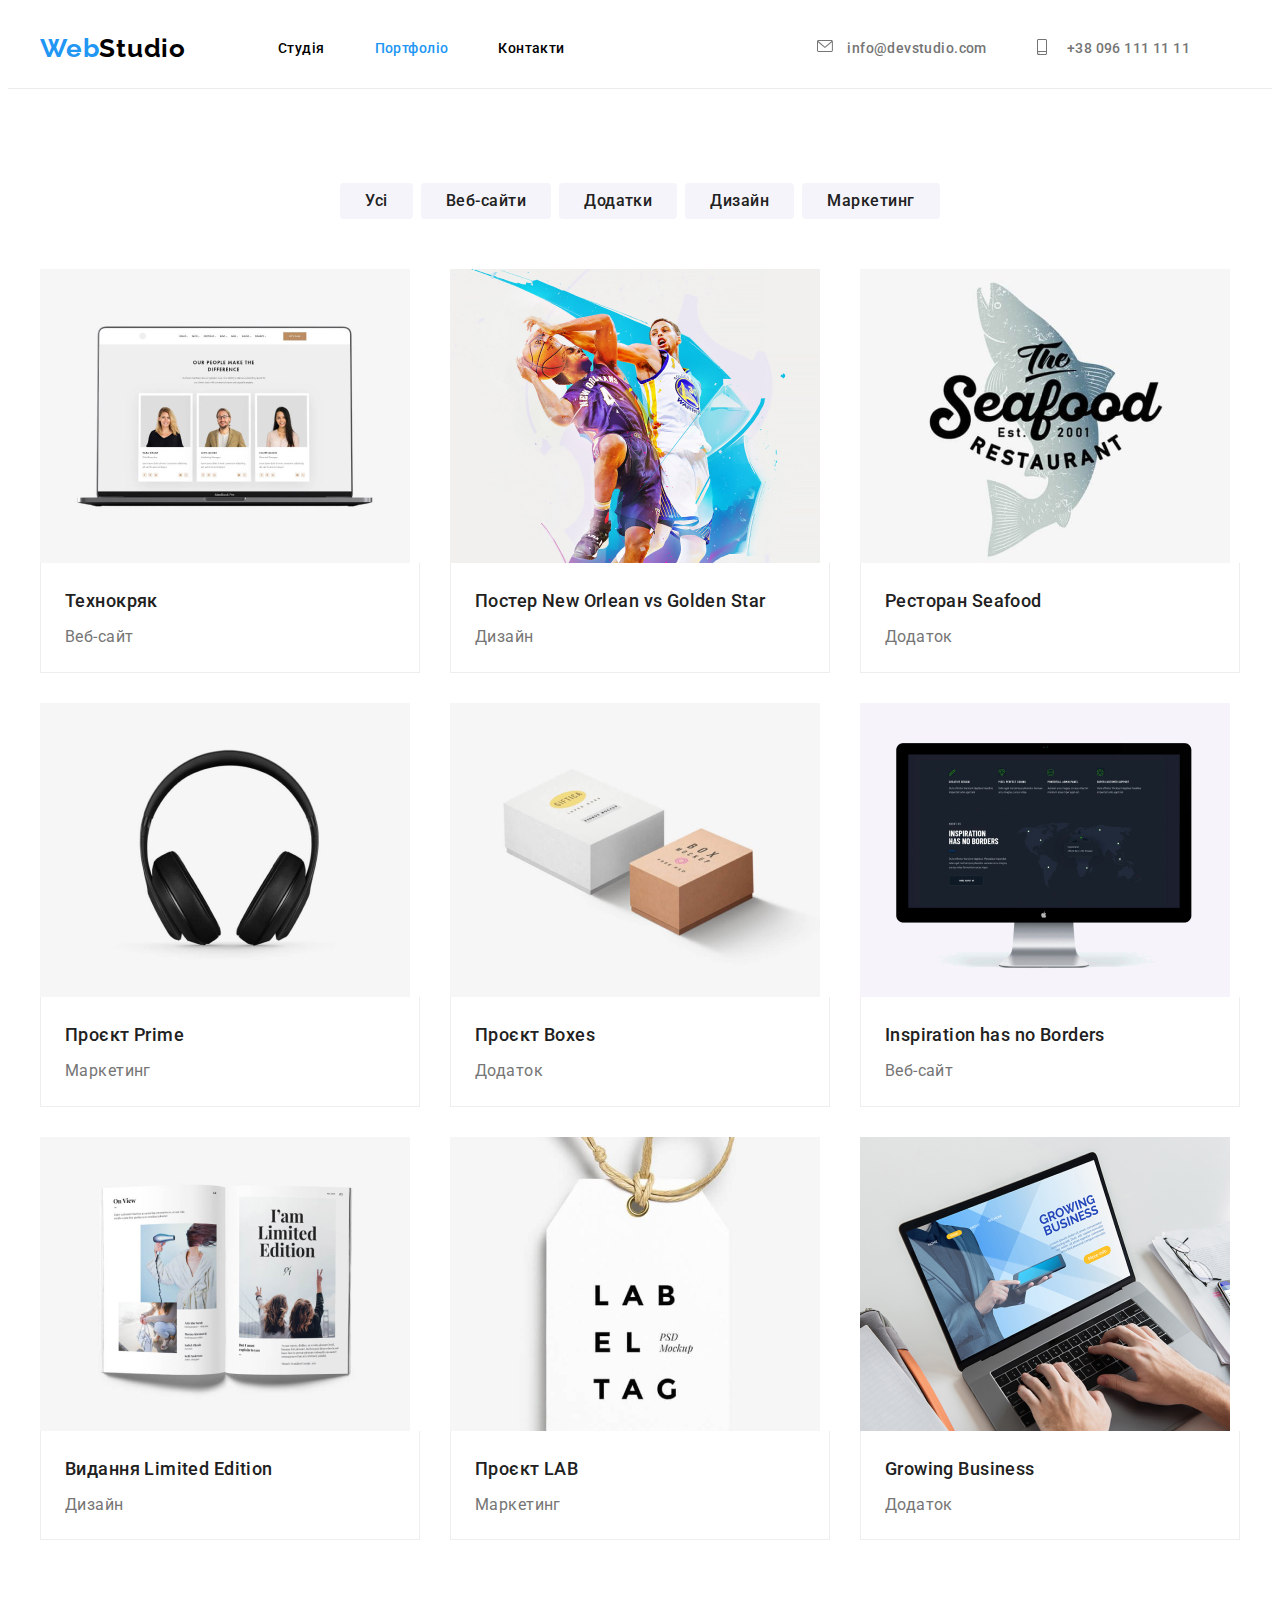
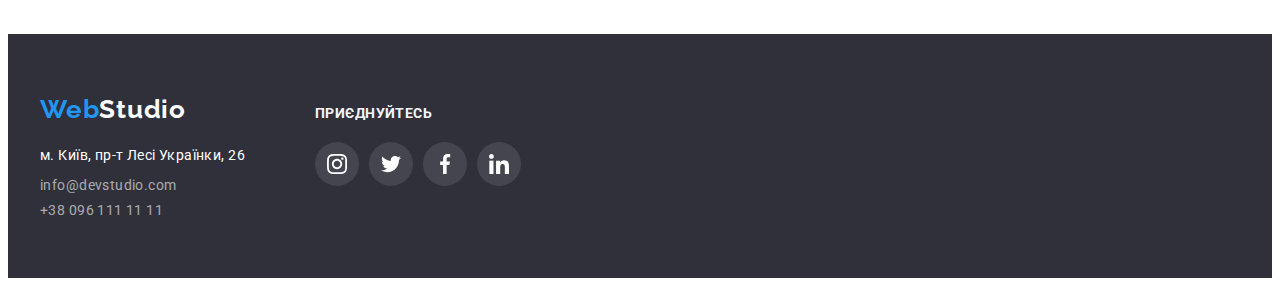
==== commit 1885c9b4: "correction of remarks" ====
--- a/portfolio.html
+++ b/portfolio.html
@@ -17,12 +17,7 @@
     <header class="header">
         <div class="container header-container">
             <nav class="navigation">
-<<<<<<< HEAD
-                <a class="logo link" href="./index.html"><span lang="en">Web<span
-                            class="logo-part-header">Studio</span></span></a>
-=======
                 <a class="logo link" href="./index.html"><span lang="en">Web<span class="logo-part-header">Studio</span></span></a>
->>>>>>> d7a134fdbd860a9e359f14581d32a358750897e7
                 <ul class="nav-list list">
                     <li class="nav-list-item"><a class="nav-link link" href="./index.html">Студія</a></li>
                     <li class="nav-list-item"><a class="nav-link link current" href="./portfolio.html">Портфоліо</a></li>
